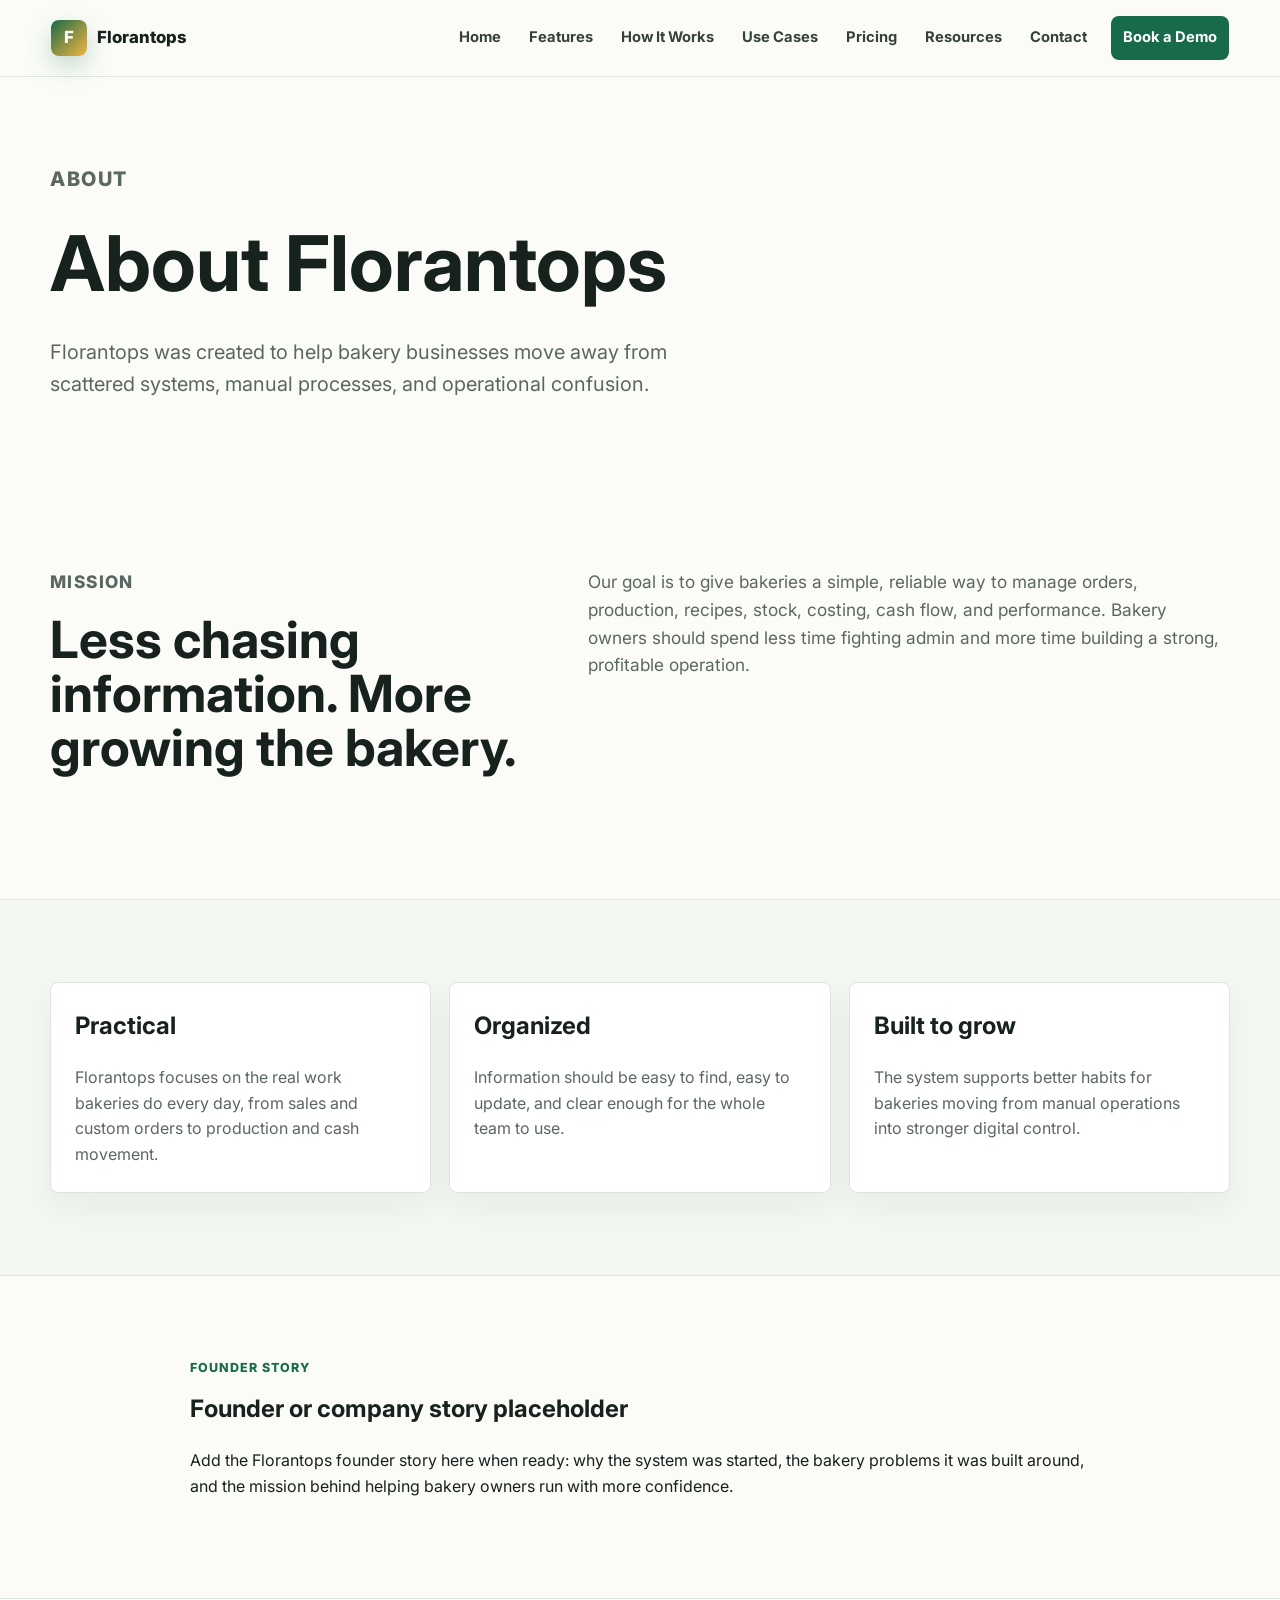
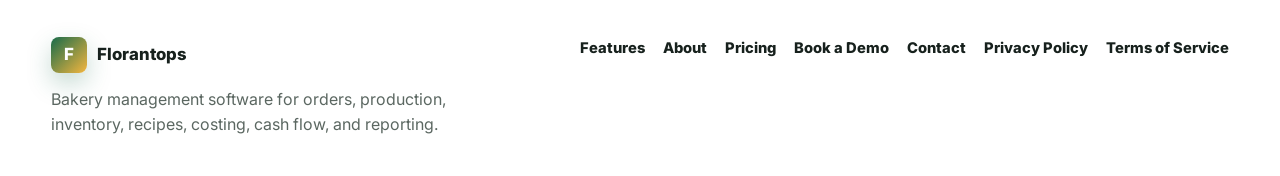
==== about.html @ 009b41b7 "Initial Florantops website" ====
<!DOCTYPE html>
<html lang="en">
<head>
  <meta charset="UTF-8">
  <meta name="viewport" content="width=device-width, initial-scale=1.0">
  <title>About Florantops | Bakery Operations Software</title>
  <meta name="description" content="Florantops was created to help bakery businesses move away from scattered systems, manual processes, and operational confusion.">
  <link rel="preconnect" href="https://fonts.googleapis.com">
  <link rel="preconnect" href="https://fonts.gstatic.com" crossorigin>
  <link href="https://fonts.googleapis.com/css2?family=Inter:wght@400;500;600;700;800&display=swap" rel="stylesheet">
  <link rel="stylesheet" href="assets/styles.css">
</head>
<body>
  <header class="site-header">
    <a class="brand" href="index.html"><span class="brand-mark">F</span><span>Florantops</span></a>
    <button class="nav-toggle" type="button" aria-label="Open navigation" aria-expanded="false"><span></span><span></span><span></span></button>
    <nav class="site-nav" aria-label="Primary navigation">
      <a href="index.html">Home</a><a href="features.html">Features</a><a href="how-it-works.html">How It Works</a><a href="use-cases.html">Use Cases</a><a href="pricing.html">Pricing</a><a href="resources.html">Resources</a><a href="contact.html">Contact</a><a class="nav-cta" href="book-demo.html">Book a Demo</a>
    </nav>
  </header>
  <main>
    <section class="page-hero">
      <p class="eyebrow">About</p>
      <h1>About Florantops</h1>
      <p>Florantops was created to help bakery businesses move away from scattered systems, manual processes, and operational confusion.</p>
    </section>
    <section class="section split">
      <div><p class="eyebrow">Mission</p><h2>Less chasing information. More growing the bakery.</h2></div>
      <p>Our goal is to give bakeries a simple, reliable way to manage orders, production, recipes, stock, costing, cash flow, and performance. Bakery owners should spend less time fighting admin and more time building a strong, profitable operation.</p>
    </section>
    <section class="section band">
      <div class="grid three">
        <article class="card"><h2>Practical</h2><p>Florantops focuses on the real work bakeries do every day, from sales and custom orders to production and cash movement.</p></article>
        <article class="card"><h2>Organized</h2><p>Information should be easy to find, easy to update, and clear enough for the whole team to use.</p></article>
        <article class="card"><h2>Built to grow</h2><p>The system supports better habits for bakeries moving from manual operations into stronger digital control.</p></article>
      </div>
    </section>
    <section class="section founder-note">
      <p class="eyebrow">Founder story</p>
      <h2>Founder or company story placeholder</h2>
      <p>Add the Florantops founder story here when ready: why the system was started, the bakery problems it was built around, and the mission behind helping bakery owners run with more confidence.</p>
    </section>
  </main>
  <footer class="site-footer">
    <div><a class="brand" href="index.html"><span class="brand-mark">F</span><span>Florantops</span></a><p>Bakery management software for orders, production, inventory, recipes, costing, cash flow, and reporting.</p></div>
    <div class="footer-links"><a href="features.html">Features</a><a href="about.html">About</a><a href="pricing.html">Pricing</a><a href="book-demo.html">Book a Demo</a><a href="contact.html">Contact</a><a href="privacy.html">Privacy Policy</a><a href="terms.html">Terms of Service</a></div>
  </footer>
  <script src="assets/script.js"></script>
</body>
</html>
---- assets/styles.css ----
:root {
  --ink: #17211d;
  --muted: #5b6761;
  --line: #dce6de;
  --surface: #ffffff;
  --soft: #f4f8f2;
  --cream: #fffaf0;
  --green: #176b4a;
  --green-dark: #0f4e36;
  --gold: #f4b63f;
  --rose: #bd4b5f;
  --blue: #315f9f;
  --shadow: 0 24px 70px rgba(22, 38, 30, 0.14);
}

* {
  box-sizing: border-box;
}

body {
  margin: 0;
  font-family: Inter, Arial, sans-serif;
  color: var(--ink);
  background: #fbfcf8;
  line-height: 1.6;
  overflow-x: hidden;
}

a {
  color: inherit;
  text-decoration: none;
}

p,
h1,
h2,
h3 {
  margin-top: 0;
  overflow-wrap: break-word;
}

.site-header {
  position: sticky;
  top: 0;
  z-index: 10;
  display: flex;
  align-items: center;
  justify-content: space-between;
  gap: 24px;
  padding: 16px clamp(18px, 4vw, 56px);
  background: rgba(251, 252, 248, 0.94);
  border-bottom: 1px solid var(--line);
  backdrop-filter: blur(16px);
}

.brand {
  display: inline-flex;
  align-items: center;
  gap: 10px;
  font-weight: 800;
  font-size: 1.05rem;
}

.brand-mark {
  display: inline-grid;
  place-items: center;
  width: 36px;
  height: 36px;
  border-radius: 8px;
  color: #fff;
  background: linear-gradient(135deg, var(--green), var(--gold));
  box-shadow: 0 10px 24px rgba(23, 107, 74, 0.25);
}

.site-nav {
  display: flex;
  align-items: center;
  gap: 4px;
  font-size: 0.92rem;
  font-weight: 700;
}

.site-nav a {
  padding: 10px 12px;
  border-radius: 8px;
  color: #34423b;
}

.site-nav a:hover,
.site-nav a[aria-current="page"] {
  background: #e9f3ec;
  color: var(--green-dark);
}

.site-nav .nav-cta {
  margin-left: 8px;
  color: #fff;
  background: var(--green);
}

.site-nav .nav-cta:hover,
.site-nav .nav-cta[aria-current="page"] {
  color: #fff;
  background: var(--green-dark);
}

.nav-toggle {
  display: none;
  width: 42px;
  height: 42px;
  padding: 9px;
  border: 1px solid var(--line);
  border-radius: 8px;
  background: #fff;
}

.nav-toggle span {
  display: block;
  height: 2px;
  margin: 5px 0;
  background: var(--ink);
}

.hero,
.page-hero {
  width: min(1180px, calc(100% - 36px));
  margin: 0 auto;
}

.hero {
  display: grid;
  grid-template-columns: minmax(0, 0.95fr) minmax(360px, 1.05fr);
  gap: clamp(34px, 5vw, 68px);
  align-items: center;
  min-height: calc(100vh - 72px);
  padding: 58px 0 48px;
}

.hero h1,
.page-hero h1 {
  max-width: 780px;
  font-size: clamp(2.55rem, 7vw, 5.7rem);
  line-height: 0.96;
  letter-spacing: 0;
  margin-bottom: 24px;
}

.page-hero h1 {
  font-size: clamp(2.4rem, 6vw, 5rem);
}

.hero-text,
.page-hero p {
  max-width: 680px;
  color: var(--muted);
  font-size: clamp(1.05rem, 1.8vw, 1.25rem);
}

.eyebrow {
  color: var(--green);
  font-size: 0.78rem;
  font-weight: 800;
  letter-spacing: 0.08em;
  text-transform: uppercase;
}

.hero-actions {
  display: flex;
  flex-wrap: wrap;
  gap: 12px;
  margin: 30px 0 26px;
}

.button {
  display: inline-flex;
  align-items: center;
  justify-content: center;
  min-height: 46px;
  padding: 12px 18px;
  border: 1px solid transparent;
  border-radius: 8px;
  font-weight: 800;
  line-height: 1.2;
  cursor: pointer;
}

.button.primary {
  color: #fff;
  background: var(--green);
  box-shadow: 0 14px 30px rgba(23, 107, 74, 0.2);
}

.button.primary:hover {
  background: var(--green-dark);
}

.button.secondary {
  color: var(--green-dark);
  background: #fff;
  border-color: var(--line);
}

.button.secondary:hover {
  border-color: var(--green);
}

.proof-strip {
  display: flex;
  flex-wrap: wrap;
  gap: 8px;
}

.proof-strip span,
.demo-points span,
.benefit-list span {
  display: inline-flex;
  align-items: center;
  min-height: 34px;
  padding: 7px 11px;
  border: 1px solid var(--line);
  border-radius: 8px;
  color: #33433b;
  background: #fff;
  font-size: 0.9rem;
  font-weight: 700;
}

.hero-visual {
  min-width: 0;
}

.hero-copy {
  min-width: 0;
}

.browser-frame {
  overflow: hidden;
  border: 1px solid #c9d9cf;
  border-radius: 8px;
  background: #fff;
  box-shadow: var(--shadow);
}

.browser-dots {
  display: flex;
  gap: 7px;
  padding: 14px;
  border-bottom: 1px solid var(--line);
}

.browser-dots span {
  width: 10px;
  height: 10px;
  border-radius: 50%;
  background: var(--gold);
}

.browser-dots span:nth-child(2) {
  background: var(--rose);
}

.browser-dots span:nth-child(3) {
  background: var(--green);
}

.dashboard-grid {
  display: grid;
  grid-template-columns: 150px 1fr;
  min-height: 430px;
}

.mock-sidebar {
  display: flex;
  flex-direction: column;
  gap: 14px;
  padding: 22px;
  color: #dfeae4;
  background: #1c2b25;
}

.mock-sidebar strong {
  color: #fff;
  margin-bottom: 14px;
}

.mock-panel {
  padding: 24px;
  background:
    linear-gradient(120deg, rgba(244, 182, 63, 0.15), transparent 36%),
    linear-gradient(180deg, #fbfff8, #edf6ef);
}

.panel-heading,
.metric-row {
  display: flex;
  align-items: center;
  justify-content: space-between;
  gap: 12px;
}

.panel-heading h2 {
  font-size: 1.35rem;
  line-height: 1.2;
  margin-bottom: 0;
}

.panel-heading small {
  color: var(--muted);
  font-weight: 800;
}

.status-pill {
  display: inline-flex;
  align-items: center;
  width: fit-content;
  padding: 6px 10px;
  border-radius: 8px;
  color: var(--green-dark);
  background: #dff0e5;
  font-size: 0.78rem;
  font-weight: 800;
}

.metric-row {
  margin: 28px 0;
}

.metric-row div {
  flex: 1;
  min-width: 0;
  padding: 16px;
  border: 1px solid var(--line);
  border-radius: 8px;
  background: #fff;
}

.metric-row strong {
  display: block;
  font-size: 1.8rem;
}

.metric-row span,
.work-list p {
  color: var(--muted);
  font-size: 0.9rem;
}

.work-list {
  display: grid;
  gap: 12px;
}

.work-list p {
  display: flex;
  gap: 10px;
  align-items: center;
  padding: 14px;
  margin: 0;
  border: 1px solid var(--line);
  border-radius: 8px;
  background: #fff;
}

.work-list p span {
  width: 11px;
  height: 11px;
  flex: 0 0 11px;
  border-radius: 50%;
  background: var(--green);
}

.section {
  width: min(1180px, calc(100% - 36px));
  margin: 0 auto;
  padding: 82px 0;
}

.band {
  width: 100%;
  padding-right: max(18px, calc((100vw - 1180px) / 2));
  padding-left: max(18px, calc((100vw - 1180px) / 2));
  background: var(--soft);
  border-block: 1px solid var(--line);
}

.split {
  display: grid;
  grid-template-columns: minmax(0, 0.85fr) minmax(0, 1.15fr);
  gap: clamp(28px, 5vw, 70px);
  align-items: start;
}

.split h2,
.section-heading h2,
.final-cta h2 {
  font-size: clamp(2rem, 4vw, 3.4rem);
  line-height: 1.05;
  letter-spacing: 0;
}

.split p,
.section-heading p {
  color: var(--muted);
  font-size: 1.08rem;
}

.section-heading {
  max-width: 760px;
  margin-bottom: 32px;
}

.grid {
  display: grid;
  gap: 18px;
}

.grid.two {
  grid-template-columns: repeat(2, minmax(0, 1fr));
}

.grid.three {
  grid-template-columns: repeat(3, minmax(0, 1fr));
}

.grid.five {
  grid-template-columns: repeat(5, minmax(0, 1fr));
}

.card,
.mini-card,
.use-card,
.detail-card,
.price-card,
.resource-grid article,
.form-card {
  border: 1px solid var(--line);
  border-radius: 8px;
  background: var(--surface);
  box-shadow: 0 14px 34px rgba(22, 38, 30, 0.06);
}

.card,
.mini-card,
.use-card,
.detail-card,
.price-card,
.resource-grid article {
  padding: 24px;
}

.card h3,
.mini-card h3,
.use-card h2,
.detail-card h2,
.price-card h2,
.resource-grid h2 {
  line-height: 1.16;
  margin-bottom: 10px;
}

.card p,
.mini-card p,
.use-card p,
.detail-card p,
.price-card p,
.resource-grid p {
  color: var(--muted);
  margin-bottom: 0;
}

.feature-matrix {
  display: grid;
  grid-template-columns: repeat(4, minmax(0, 1fr));
  gap: 14px;
}

.feature-matrix a {
  min-height: 92px;
  padding: 18px;
  border: 1px solid var(--line);
  border-radius: 8px;
  background: #fff;
  font-weight: 800;
}

.feature-matrix a:hover {
  border-color: var(--green);
  color: var(--green-dark);
}

.timeline {
  display: grid;
  gap: 12px;
  margin: 0;
  padding: 0;
  list-style: none;
  counter-reset: steps;
}

.timeline li {
  counter-increment: steps;
  padding: 18px;
  border: 1px solid var(--line);
  border-radius: 8px;
  background: #fff;
  font-weight: 800;
}

.timeline li::before {
  content: counter(steps);
  display: inline-grid;
  place-items: center;
  width: 28px;
  height: 28px;
  margin-right: 12px;
  border-radius: 8px;
  color: #fff;
  background: var(--green);
}

.benefit-list {
  display: flex;
  flex-wrap: wrap;
  gap: 10px;
}

.quote-section {
  text-align: center;
}

.quote-section blockquote {
  max-width: 820px;
  margin: 0 auto 16px;
  font-size: clamp(1.5rem, 3vw, 2.4rem);
  line-height: 1.2;
  font-weight: 800;
}

.quote-section p {
  color: var(--muted);
  font-weight: 800;
}

.final-cta {
  width: min(1180px, calc(100% - 36px));
  margin: 0 auto 56px;
  padding: 54px;
  border-radius: 8px;
  color: #fff;
  background:
    linear-gradient(135deg, rgba(244, 182, 63, 0.25), transparent 38%),
    #173127;
}

.final-cta .eyebrow {
  color: #a9dfba;
}

.final-cta h2 {
  max-width: 760px;
}

.page-hero {
  display: grid;
  gap: 12px;
  padding: 86px 0 66px;
}

.page-hero .button {
  width: fit-content;
  margin-top: 10px;
}

.feature-details {
  display: grid;
  grid-template-columns: repeat(2, minmax(0, 1fr));
  gap: 18px;
  padding-top: 18px;
}

.icon-badge {
  display: inline-grid;
  place-items: center;
  width: 42px;
  height: 42px;
  margin-bottom: 18px;
  border-radius: 8px;
  color: #fff;
  background: var(--green);
  font-weight: 800;
}

.workflow {
  display: grid;
  grid-template-columns: repeat(3, minmax(0, 1fr));
  gap: 18px;
  padding-top: 18px;
}

.workflow article {
  padding: 26px;
  border-left: 4px solid var(--green);
  border-radius: 8px;
  background: #fff;
  box-shadow: 0 14px 34px rgba(22, 38, 30, 0.06);
}

.workflow span {
  display: inline-grid;
  place-items: center;
  width: 34px;
  height: 34px;
  margin-bottom: 16px;
  border-radius: 8px;
  color: #fff;
  background: var(--green);
  font-weight: 800;
}

.pricing-grid,
.resource-grid {
  display: grid;
  grid-template-columns: repeat(3, minmax(0, 1fr));
  gap: 18px;
  padding-top: 18px;
}

.price-card {
  display: flex;
  flex-direction: column;
  gap: 16px;
}

.price-card.featured {
  border-color: var(--green);
  box-shadow: 0 24px 60px rgba(23, 107, 74, 0.16);
}

.price-card ul {
  display: grid;
  gap: 8px;
  padding-left: 18px;
  color: var(--muted);
}

.price-card .button {
  margin-top: auto;
}

.faq {
  max-width: 860px;
}

.faq h2 {
  font-size: clamp(1.8rem, 3vw, 2.7rem);
}

details {
  border-bottom: 1px solid var(--line);
  padding: 16px 0;
}

summary {
  cursor: pointer;
  font-weight: 800;
}

details p {
  color: var(--muted);
  margin: 12px 0 0;
}

.form-hero {
  grid-template-columns: minmax(0, 0.86fr) minmax(360px, 0.9fr);
  align-items: start;
  gap: clamp(28px, 5vw, 60px);
}

.form-card {
  display: grid;
  gap: 14px;
  padding: 24px;
}

label {
  display: grid;
  gap: 7px;
  color: #34423b;
  font-size: 0.92rem;
  font-weight: 800;
}

input,
select,
textarea {
  width: 100%;
  min-height: 44px;
  padding: 11px 12px;
  border: 1px solid #cbd8cf;
  border-radius: 8px;
  color: var(--ink);
  background: #fff;
  font: inherit;
}

textarea {
  resize: vertical;
}

input:focus,
select:focus,
textarea:focus {
  outline: 3px solid rgba(23, 107, 74, 0.18);
  border-color: var(--green);
}

.form-status {
  margin: 0;
  color: var(--green-dark);
  font-weight: 800;
}

.demo-points,
.contact-details {
  display: grid;
  gap: 10px;
  margin-top: 28px;
}

.contact-details p {
  margin: 0;
  color: var(--muted);
}

.resource-grid article span {
  display: inline-block;
  margin-bottom: 14px;
  color: var(--green);
  font-size: 0.78rem;
  font-weight: 800;
  text-transform: uppercase;
}

.founder-note {
  max-width: 900px;
}

.site-footer {
  display: grid;
  grid-template-columns: minmax(260px, 1fr) minmax(280px, auto);
  gap: 28px;
  padding: 38px clamp(18px, 4vw, 56px);
  border-top: 1px solid var(--line);
  background: #fff;
}

.site-footer p {
  max-width: 470px;
  color: var(--muted);
  margin: 14px 0 0;
}

.footer-links {
  display: flex;
  flex-wrap: wrap;
  justify-content: flex-end;
  gap: 12px 18px;
  font-size: 0.92rem;
  font-weight: 800;
}

.footer-links a:hover {
  color: var(--green);
}

@media (max-width: 1120px) {
  .nav-toggle {
    display: block;
  }

  .site-nav {
    position: absolute;
    top: calc(100% + 1px);
    right: 18px;
    left: 18px;
    display: none;
    flex-direction: column;
    align-items: stretch;
    padding: 12px;
    border: 1px solid var(--line);
    border-radius: 8px;
    background: #fff;
    box-shadow: var(--shadow);
  }

  .site-nav.open {
    display: flex;
  }

  .site-nav .nav-cta {
    margin-left: 0;
  }

  .hero,
  .form-hero,
  .split,
  .site-footer {
    grid-template-columns: 1fr;
  }

  .hero {
    min-height: auto;
  }

  .grid.three,
  .grid.five,
  .feature-matrix,
  .feature-details,
  .workflow,
  .pricing-grid,
  .resource-grid {
    grid-template-columns: repeat(2, minmax(0, 1fr));
  }

  .footer-links {
    justify-content: flex-start;
  }
}

@media (max-width: 640px) {
  .site-header {
    padding: 12px 16px;
  }

  .hero,
  .page-hero,
  .section,
  .final-cta {
    width: min(100% - 28px, 1180px);
  }

  .hero {
    padding-top: 38px;
  }

  .hero h1,
  .page-hero h1 {
    font-size: clamp(2.25rem, 15vw, 3.35rem);
  }

  .grid.two,
  .grid.three,
  .grid.five,
  .feature-matrix,
  .feature-details,
  .workflow,
  .pricing-grid,
  .resource-grid {
    grid-template-columns: 1fr;
  }

  .dashboard-grid {
    grid-template-columns: 1fr;
  }

  .mock-sidebar {
    display: none;
  }

  .metric-row {
    flex-direction: column;
    align-items: stretch;
  }

  .final-cta {
    padding: 34px 22px;
  }

  .hero-actions,
  .button {
    width: 100%;
  }

  .proof-strip span,
  .demo-points span {
    flex: 1 1 calc(50% - 8px);
  }
}

@media (max-width: 520px) {
  .site-header,
  .hero,
  .page-hero,
  .section,
  .final-cta {
    width: min(100%, 390px);
  }

  .site-header {
    padding-right: 14px;
    padding-left: 14px;
  }

  .hero,
  .page-hero,
  .section,
  .final-cta {
    padding-right: 14px;
    padding-left: 14px;
    margin-right: 0;
    margin-left: 0;
  }

  .band {
    padding-right: 14px;
    padding-left: 14px;
  }
}
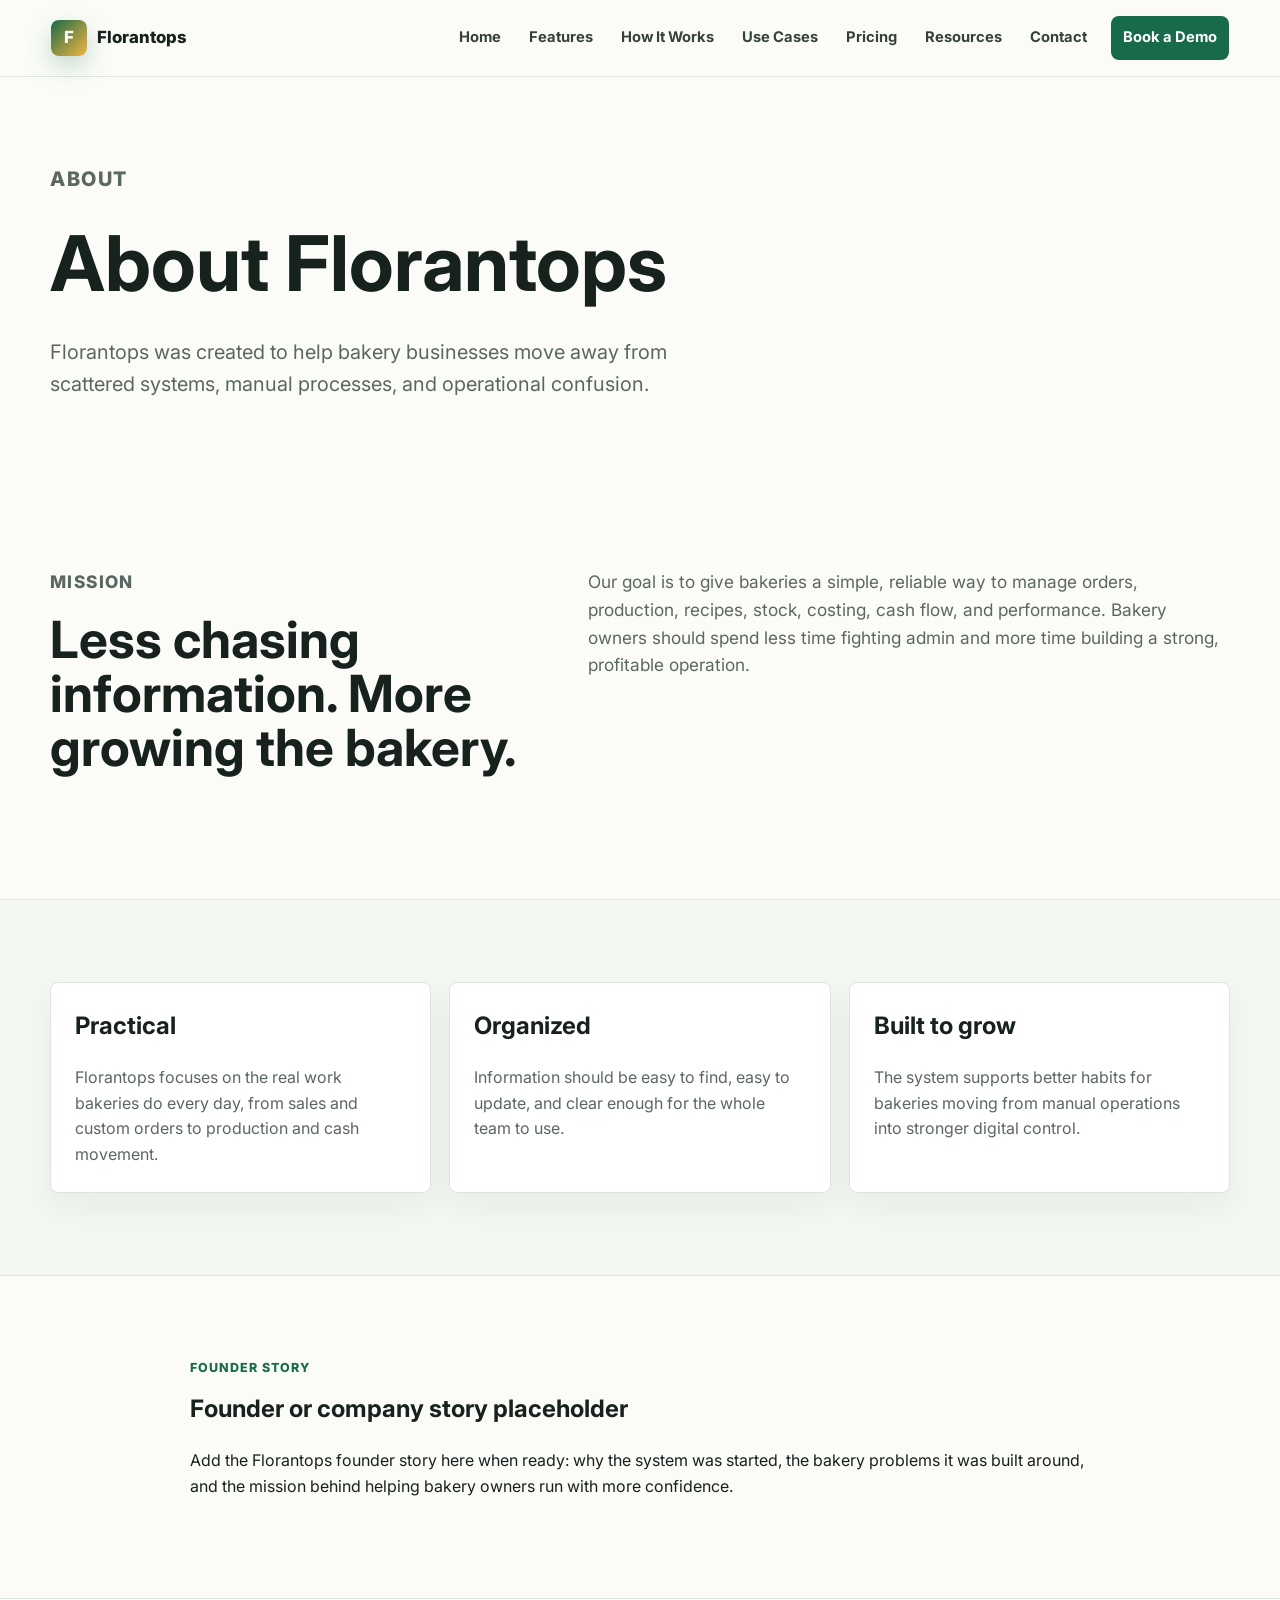
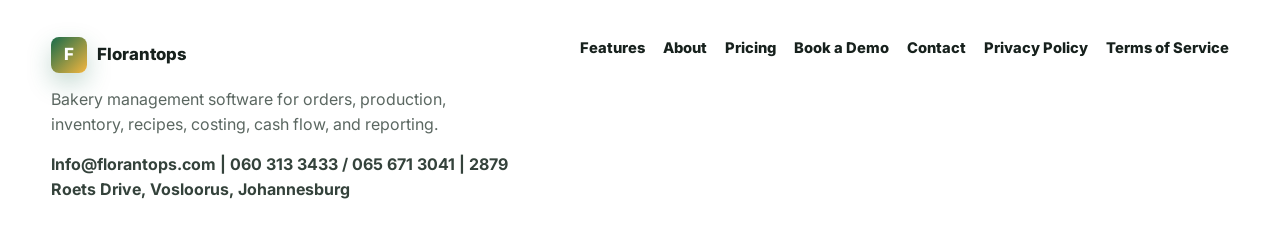
==== commit 6cb97269: "Add contact details and pricing tiers" ====
--- a/about.html
+++ b/about.html
@@ -42,7 +42,7 @@
     </section>
   </main>
   <footer class="site-footer">
-    <div><a class="brand" href="index.html"><span class="brand-mark">F</span><span>Florantops</span></a><p>Bakery management software for orders, production, inventory, recipes, costing, cash flow, and reporting.</p></div>
+    <div><a class="brand" href="index.html"><span class="brand-mark">F</span><span>Florantops</span></a><p>Bakery management software for orders, production, inventory, recipes, costing, cash flow, and reporting.</p><p class="footer-contact">Info@florantops.com | 060 313 3433 / 065 671 3041 | 2879 Roets Drive, Vosloorus, Johannesburg</p></div>
     <div class="footer-links"><a href="features.html">Features</a><a href="about.html">About</a><a href="pricing.html">Pricing</a><a href="book-demo.html">Book a Demo</a><a href="contact.html">Contact</a><a href="privacy.html">Privacy Policy</a><a href="terms.html">Terms of Service</a></div>
   </footer>
   <script src="assets/script.js"></script>
--- a/assets/styles.css
+++ b/assets/styles.css
@@ -631,6 +631,20 @@
   gap: 16px;
 }
 
+.price {
+  color: var(--ink);
+  font-size: clamp(2rem, 4vw, 3rem);
+  line-height: 1;
+  font-weight: 800;
+  margin-bottom: 0;
+}
+
+.price span {
+  color: var(--muted);
+  font-size: 1rem;
+  font-weight: 700;
+}
+
 .price-card.featured {
   border-color: var(--green);
   box-shadow: 0 24px 60px rgba(23, 107, 74, 0.16);
@@ -758,6 +772,12 @@
   max-width: 470px;
   color: var(--muted);
   margin: 14px 0 0;
+}
+
+.site-footer .footer-contact {
+  max-width: 620px;
+  color: #34423b;
+  font-weight: 700;
 }
 
 .footer-links {
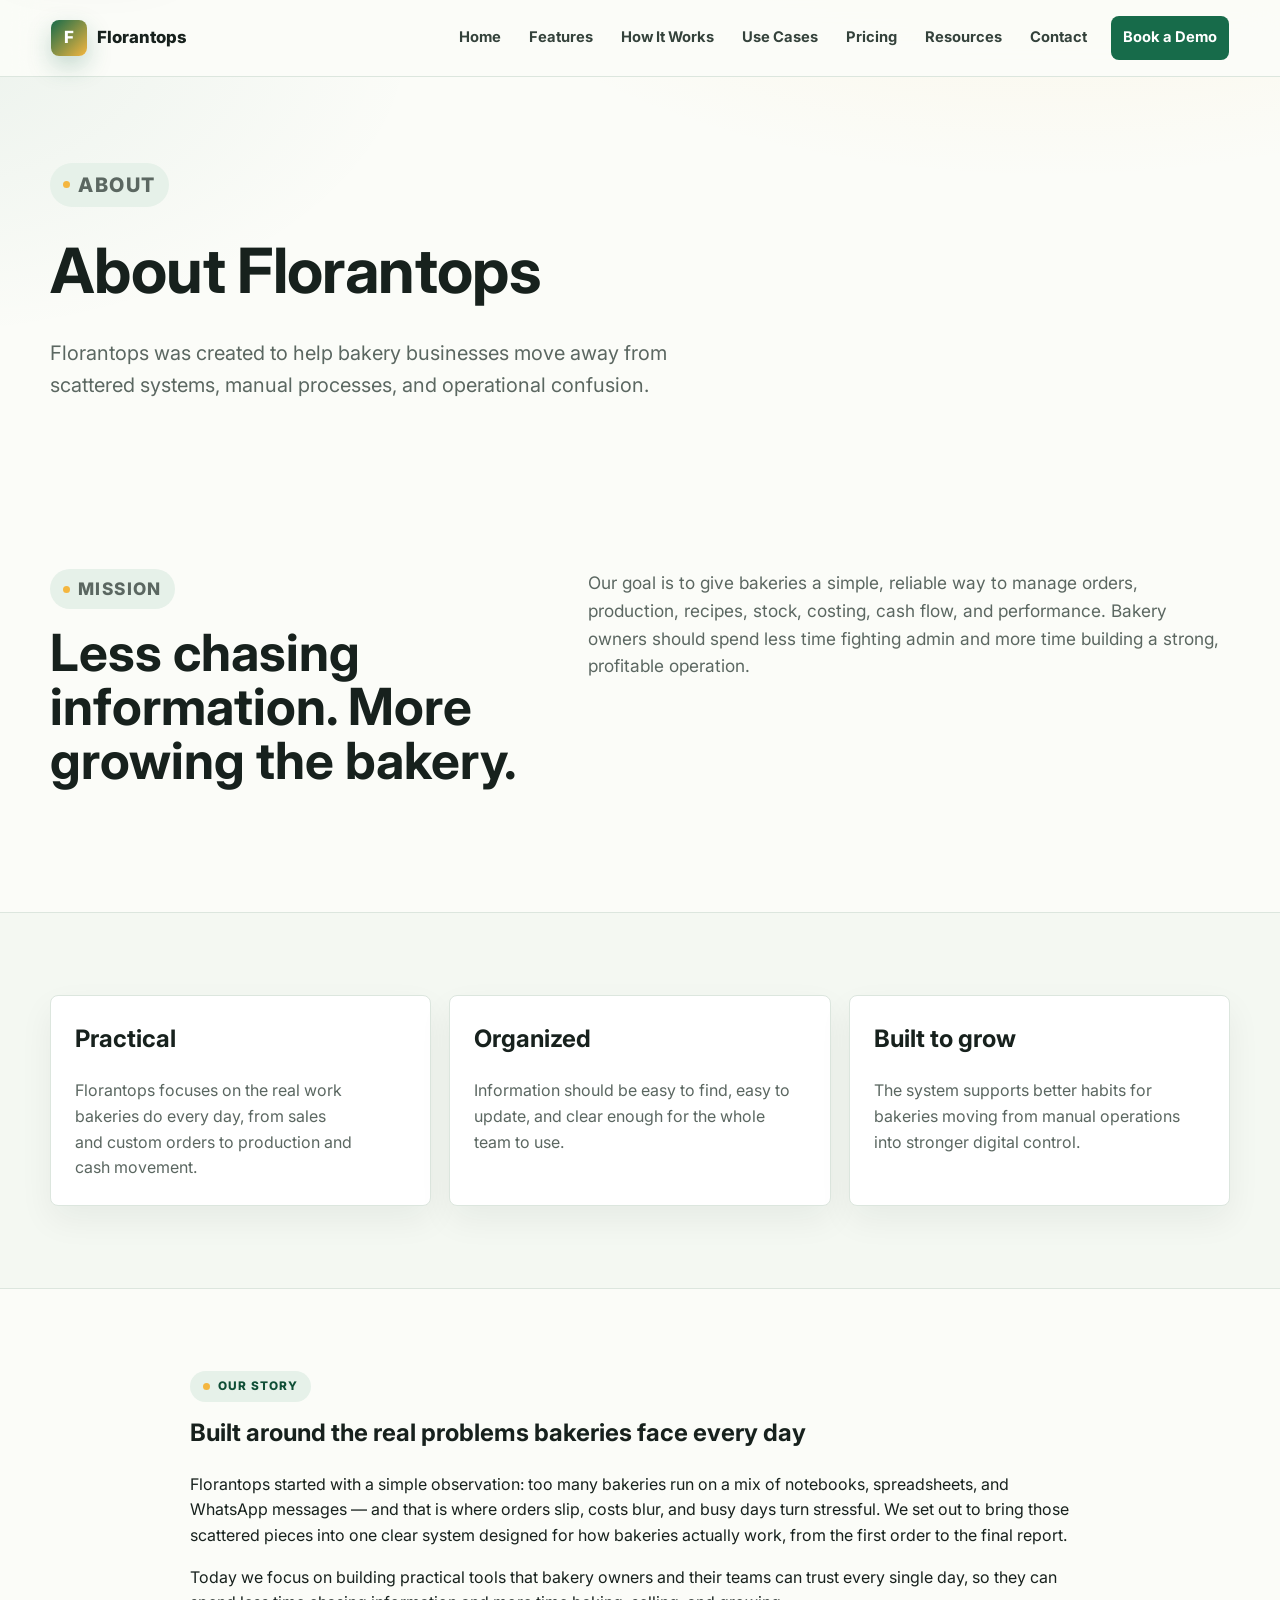
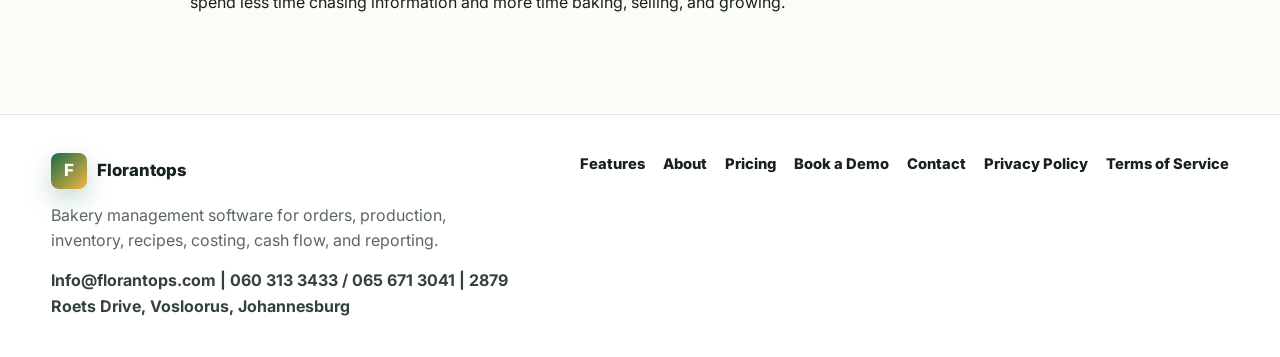
==== commit f89670eb: "Refresh hero, typography, and content polish - Fix headings breaking mid-word (e.g. 'Manage-ment'): " ====
--- a/about.html
+++ b/about.html
@@ -36,9 +36,10 @@
       </div>
     </section>
     <section class="section founder-note">
-      <p class="eyebrow">Founder story</p>
-      <h2>Founder or company story placeholder</h2>
-      <p>Add the Florantops founder story here when ready: why the system was started, the bakery problems it was built around, and the mission behind helping bakery owners run with more confidence.</p>
+      <p class="eyebrow">Our story</p>
+      <h2>Built around the real problems bakeries face every day</h2>
+      <p>Florantops started with a simple observation: too many bakeries run on a mix of notebooks, spreadsheets, and WhatsApp messages &mdash; and that is where orders slip, costs blur, and busy days turn stressful. We set out to bring those scattered pieces into one clear system designed for how bakeries actually work, from the first order to the final report.</p>
+      <p>Today we focus on building practical tools that bakery owners and their teams can trust every single day, so they can spend less time chasing information and more time baking, selling, and growing.</p>
     </section>
   </main>
   <footer class="site-footer">
--- a/assets/styles.css
+++ b/assets/styles.css
@@ -21,7 +21,11 @@
   margin: 0;
   font-family: Inter, Arial, sans-serif;
   color: var(--ink);
-  background: #fbfcf8;
+  background:
+    radial-gradient(1100px 560px at 82% -8%, rgba(244, 182, 63, 0.12), transparent 60%),
+    radial-gradient(900px 520px at -8% 2%, rgba(23, 107, 74, 0.07), transparent 58%),
+    #fbfcf8;
+  background-repeat: no-repeat;
   line-height: 1.6;
   overflow-x: hidden;
 }
@@ -36,7 +40,21 @@
 h2,
 h3 {
   margin-top: 0;
+}
+
+/* Headings wrap on whole words and balance their lines so a single
+   letter or word never gets stranded on its own line. */
+h1,
+h2,
+h3 {
+  text-wrap: balance;
+  overflow-wrap: normal;
+  word-break: keep-all;
+}
+
+p {
   overflow-wrap: break-word;
+  text-wrap: pretty;
 }
 
 .site-header {
@@ -138,15 +156,21 @@
 
 .hero h1,
 .page-hero h1 {
-  max-width: 780px;
-  font-size: clamp(2.55rem, 7vw, 5.7rem);
-  line-height: 0.96;
-  letter-spacing: 0;
-  margin-bottom: 24px;
+  max-width: 18ch;
+  font-size: clamp(2.4rem, 5.4vw, 4.3rem);
+  line-height: 1.04;
+  letter-spacing: -0.01em;
+  margin-bottom: 22px;
 }
 
 .page-hero h1 {
-  font-size: clamp(2.4rem, 6vw, 5rem);
+  max-width: 22ch;
+  font-size: clamp(2.2rem, 5vw, 3.9rem);
+}
+
+.hero h1 .accent,
+.page-hero h1 .accent {
+  color: var(--green);
 }
 
 .hero-text,
@@ -157,18 +181,56 @@
 }
 
 .eyebrow {
-  color: var(--green);
-  font-size: 0.78rem;
+  display: inline-flex;
+  align-items: center;
+  gap: 8px;
+  width: fit-content;
+  padding: 6px 13px;
+  border-radius: 999px;
+  color: var(--green-dark);
+  background: #e6f1e9;
+  font-size: 0.74rem;
   font-weight: 800;
   letter-spacing: 0.08em;
   text-transform: uppercase;
+}
+
+.eyebrow::before {
+  content: "";
+  width: 7px;
+  height: 7px;
+  border-radius: 50%;
+  background: var(--gold);
 }
 
 .hero-actions {
   display: flex;
   flex-wrap: wrap;
   gap: 12px;
-  margin: 30px 0 26px;
+  margin: 28px 0 14px;
+}
+
+.hero-reassure {
+  display: flex;
+  align-items: center;
+  gap: 8px;
+  margin: 0 0 26px;
+  color: var(--muted);
+  font-size: 0.92rem;
+  font-weight: 600;
+}
+
+.hero-reassure::before {
+  content: "\2713";
+  display: inline-grid;
+  place-items: center;
+  width: 20px;
+  height: 20px;
+  border-radius: 50%;
+  color: #fff;
+  background: var(--green);
+  font-size: 0.72rem;
+  font-weight: 800;
 }
 
 .button {
@@ -186,12 +248,13 @@
 
 .button.primary {
   color: #fff;
-  background: var(--green);
-  box-shadow: 0 14px 30px rgba(23, 107, 74, 0.2);
+  background: linear-gradient(135deg, #1d7d56, var(--green-dark));
+  box-shadow: 0 14px 30px rgba(23, 107, 74, 0.24);
 }
 
 .button.primary:hover {
-  background: var(--green-dark);
+  background: linear-gradient(135deg, var(--green-dark), #0c402c);
+  box-shadow: 0 18px 36px rgba(23, 107, 74, 0.3);
 }
 
 .button.secondary {
@@ -553,7 +616,8 @@
 }
 
 .final-cta .eyebrow {
-  color: #a9dfba;
+  color: #e6f6ec;
+  background: rgba(255, 255, 255, 0.14);
 }
 
 .final-cta h2 {
@@ -643,6 +707,13 @@
   color: var(--muted);
   font-size: 1rem;
   font-weight: 700;
+}
+
+.annual-price {
+  color: var(--green-dark);
+  font-size: 0.95rem;
+  font-weight: 800;
+  margin-top: -8px;
 }
 
 .price-card.featured {
@@ -734,6 +805,10 @@
   font-weight: 800;
 }
 
+.honeypot {
+  display: none;
+}
+
 .demo-points,
 .contact-details {
   display: grid;
@@ -757,6 +832,26 @@
 
 .founder-note {
   max-width: 900px;
+}
+
+.legal-content {
+  max-width: 880px;
+  padding-top: 18px;
+}
+
+.legal-content h2 {
+  font-size: clamp(1.35rem, 2.3vw, 2rem);
+  line-height: 1.18;
+  margin: 34px 0 10px;
+}
+
+.legal-content p {
+  color: var(--muted);
+}
+
+.legal-content a {
+  color: var(--green-dark);
+  font-weight: 800;
 }
 
 .site-footer {
@@ -936,3 +1031,219 @@
     padding-left: 14px;
   }
 }
+
+/* ----------------------------------------------------------------
+   UX enhancements: motion, focus, hover polish, helper components
+----------------------------------------------------------------- */
+
+html {
+  scroll-behavior: smooth;
+}
+
+/* Keep anchored sections clear of the sticky header */
+[id] {
+  scroll-margin-top: 92px;
+}
+
+/* Respect users who prefer reduced motion */
+@media (prefers-reduced-motion: reduce) {
+  html {
+    scroll-behavior: auto;
+  }
+
+  *,
+  *::before,
+  *::after {
+    animation-duration: 0.001ms !important;
+    animation-iteration-count: 1 !important;
+    transition-duration: 0.001ms !important;
+  }
+}
+
+/* Clear, consistent keyboard focus */
+a:focus-visible,
+button:focus-visible,
+summary:focus-visible,
+.nav-toggle:focus-visible,
+input:focus-visible,
+select:focus-visible,
+textarea:focus-visible {
+  outline: 3px solid rgba(23, 107, 74, 0.4);
+  outline-offset: 2px;
+}
+
+/* Skip-to-content link (injected for accessibility) */
+.skip-link {
+  position: fixed;
+  top: -120px;
+  left: 16px;
+  z-index: 100;
+  padding: 10px 16px;
+  border-radius: 8px;
+  color: #fff;
+  background: var(--green);
+  font-weight: 800;
+  box-shadow: var(--shadow);
+  transition: top 0.2s ease;
+}
+
+.skip-link:focus {
+  top: 12px;
+}
+
+/* Smooth transitions on interactive elements */
+.button,
+.site-nav a,
+.nav-toggle,
+.feature-matrix a,
+.card,
+.mini-card,
+.use-card,
+.detail-card,
+.price-card,
+.resource-grid article,
+.timeline li,
+.footer-links a,
+.brand-mark,
+details {
+  transition:
+    transform 0.2s ease,
+    box-shadow 0.2s ease,
+    background-color 0.2s ease,
+    border-color 0.2s ease,
+    color 0.2s ease;
+}
+
+.button:hover {
+  transform: translateY(-2px);
+}
+
+.button:active {
+  transform: translateY(0);
+}
+
+.brand:hover .brand-mark {
+  transform: rotate(-6deg) scale(1.05);
+}
+
+/* Card lift on hover */
+.card:hover,
+.mini-card:hover,
+.use-card:hover,
+.detail-card:hover,
+.resource-grid article:hover {
+  transform: translateY(-4px);
+  border-color: #c2d6c8;
+  box-shadow: 0 22px 48px rgba(22, 38, 30, 0.12);
+}
+
+.price-card:hover {
+  transform: translateY(-4px);
+  box-shadow: 0 24px 56px rgba(23, 107, 74, 0.14);
+}
+
+/* Feature shortcuts: align text and reveal an arrow on hover */
+.feature-matrix a {
+  display: flex;
+  align-items: center;
+  justify-content: space-between;
+  gap: 12px;
+}
+
+.feature-matrix a::after {
+  content: "\2192";
+  color: var(--green);
+  font-weight: 800;
+  opacity: 0;
+  transform: translateX(-6px);
+  transition: opacity 0.2s ease, transform 0.2s ease;
+}
+
+.feature-matrix a:hover {
+  transform: translateY(-3px);
+  box-shadow: 0 18px 40px rgba(22, 38, 30, 0.08);
+}
+
+.feature-matrix a:hover::after {
+  opacity: 1;
+  transform: translateX(0);
+}
+
+.timeline li:hover {
+  border-color: var(--green);
+  transform: translateX(4px);
+}
+
+.footer-links a:hover {
+  transform: translateY(-1px);
+}
+
+/* Sticky header gains a soft shadow once the page is scrolled */
+.site-header.scrolled {
+  box-shadow: 0 10px 30px rgba(22, 38, 30, 0.08);
+}
+
+/* Supporting note under the pricing hero */
+.hero-note {
+  max-width: 680px;
+  color: var(--muted);
+  font-size: 0.96rem;
+}
+
+/* On-scroll reveal animation */
+.reveal {
+  opacity: 0;
+  transform: translateY(26px);
+  transition: opacity 0.6s ease, transform 0.6s ease;
+}
+
+.reveal.is-visible {
+  opacity: 1;
+  transform: none;
+}
+
+/* Back-to-top button (injected) */
+.back-to-top {
+  position: fixed;
+  right: 20px;
+  bottom: 20px;
+  z-index: 20;
+  display: grid;
+  place-items: center;
+  width: 48px;
+  height: 48px;
+  border: none;
+  border-radius: 50%;
+  color: #fff;
+  background: var(--green);
+  font-size: 1.2rem;
+  line-height: 1;
+  cursor: pointer;
+  box-shadow: var(--shadow);
+  opacity: 0;
+  visibility: hidden;
+  transform: translateY(14px);
+  transition:
+    opacity 0.25s ease,
+    transform 0.25s ease,
+    visibility 0.25s ease,
+    background-color 0.2s ease;
+}
+
+.back-to-top.show {
+  opacity: 1;
+  visibility: visible;
+  transform: none;
+}
+
+.back-to-top:hover {
+  background: var(--green-dark);
+  transform: translateY(-2px);
+}
+
+@media (max-width: 640px) {
+  .back-to-top {
+    right: 14px;
+    bottom: 14px;
+  }
+}
